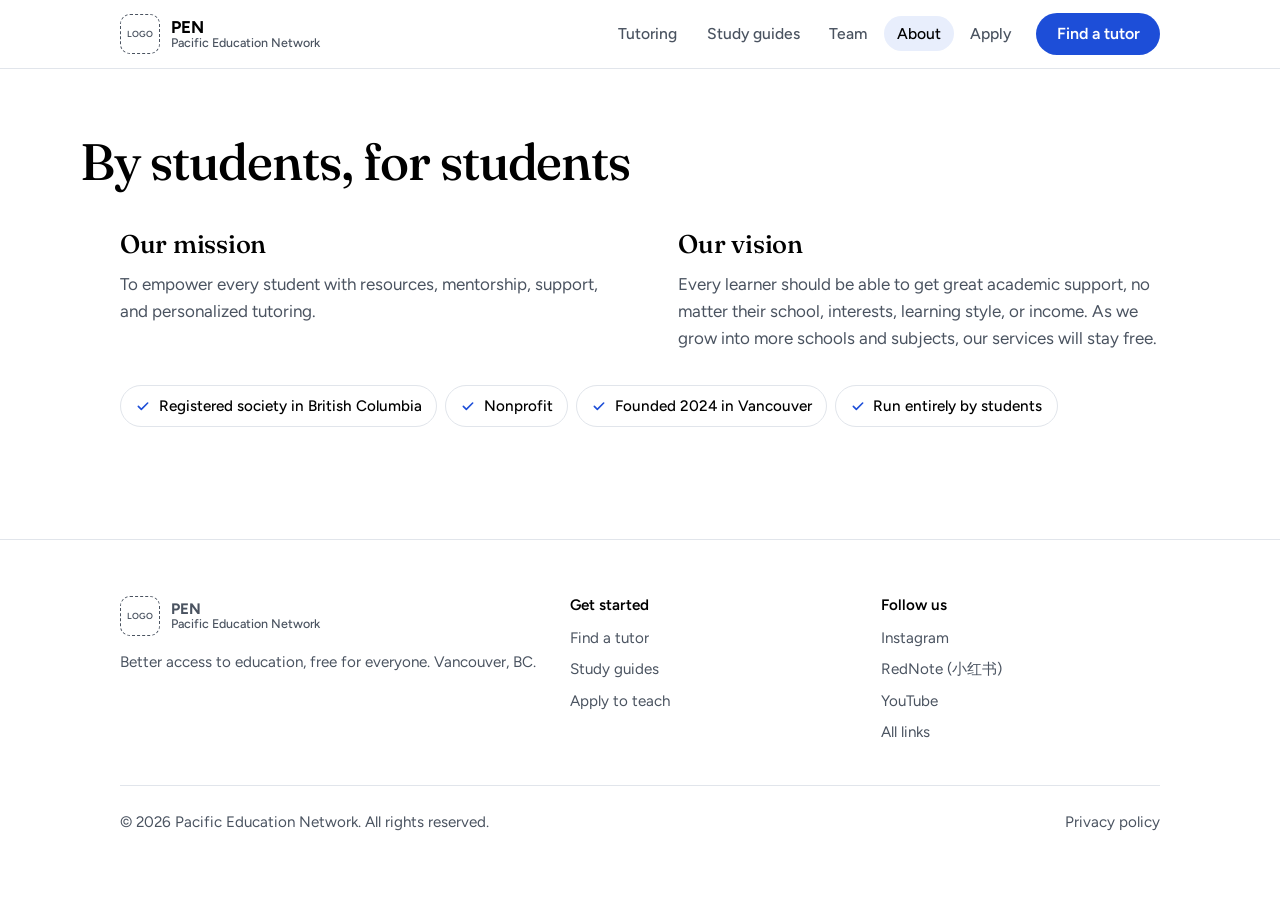
==== about.html @ 92a41a87 "Split site into separate pages Home now shows just the hero, entry paths, and stats/testimonials pla" ====
<!DOCTYPE html>
<html lang="en">
<head>
  <meta charset="utf-8">
  <meta name="viewport" content="width=device-width, initial-scale=1, viewport-fit=cover">
  <title>About | Pacific Education Network</title>
  <meta name="description" content="Pacific Education Network is a BC-registered nonprofit run by students, offering free tutoring and study guides across Canada.">
  <link rel="icon" href="data:image/svg+xml,<svg xmlns='http://www.w3.org/2000/svg' viewBox='0 0 32 32'><rect width='32' height='32' rx='8' fill='%231D4ED8'/></svg>">
  <link rel="preconnect" href="https://fonts.googleapis.com">
  <link rel="preconnect" href="https://fonts.gstatic.com" crossorigin>
  <link href="https://fonts.googleapis.com/css2?family=Figtree:wght@400;500;600;700&family=Fraunces:ital,opsz,wght@0,9..144,400;0,9..144,500;0,9..144,600;1,9..144,400&display=swap" rel="stylesheet">
  <link rel="stylesheet" href="assets/styles.css">
</head>
<body>

<svg width="0" height="0" style="position:absolute" aria-hidden="true">
  <symbol id="i-check" viewBox="0 0 24 24"><path d="m5 12.5 4.5 4.5L19 7.5" fill="none" stroke="currentColor" stroke-width="2.4" stroke-linecap="round" stroke-linejoin="round"/></symbol>
</svg>

<header class="site-header">
  <nav class="wrap nav" aria-label="Main">
    <a class="brand" href="index.html" aria-label="Pacific Education Network, home">
      <span class="logo-slot" aria-hidden="true">LOGO</span>
      <span>PEN<small>Pacific Education Network</small></span>
    </a>
    <button class="menu-btn" aria-expanded="false" aria-controls="nav-links" aria-label="Open menu">
      <svg viewBox="0 0 24 24" aria-hidden="true"><path d="M4 7h16M4 12h16M4 17h16" stroke="currentColor" stroke-width="2" stroke-linecap="round"/></svg>
    </button>
    <ul class="nav-links" id="nav-links">
      <li><a href="tutoring.html">Tutoring</a></li>
      <li><a href="study-guides.html">Study guides</a></li>
      <li><a href="team.html">Team</a></li>
      <li><a href="about.html" class="is-active" aria-current="page">About</a></li>
      <li><a href="apply.html">Apply</a></li>
      <li><a class="btn btn-primary" href="https://forms.gle/yePxF1p6JSNqcd8R8" target="_blank" rel="noopener">Find a tutor</a></li>
    </ul>
  </nav>
</header>

<main>
  <div class="wrap page-head">
    <h1>By students, for students</h1>
  </div>

  <section class="section" style="padding-top:0">
    <div class="wrap">
      <div class="about-grid">
        <div>
          <h3>Our mission</h3>
          <p>To empower every student with resources, mentorship, support, and personalized tutoring.</p>
        </div>
        <div>
          <h3>Our vision</h3>
          <p>Every learner should be able to get great academic support, no matter their school, interests, learning style, or income. As we grow into more schools and subjects, our services will stay free.</p>
        </div>
      </div>
      <ul class="facts">
        <li><svg aria-hidden="true"><use href="#i-check"/></svg>Registered society in British Columbia</li>
        <li><svg aria-hidden="true"><use href="#i-check"/></svg>Nonprofit</li>
        <li><svg aria-hidden="true"><use href="#i-check"/></svg>Founded 2024 in Vancouver</li>
        <li><svg aria-hidden="true"><use href="#i-check"/></svg>Run entirely by students</li>
      </ul>
    </div>
  </section>
</main>

<footer class="site-footer">
  <div class="wrap">
    <div class="foot-grid">
      <div>
        <a class="brand" href="index.html" style="margin-bottom:.9rem">
          <span class="logo-slot" aria-hidden="true">LOGO</span>
          <span>PEN<small>Pacific Education Network</small></span>
        </a>
        <p>Better access to education, free for everyone. Vancouver, BC.</p>
        <!-- TODO: add your contact email here -->
      </div>
      <div>
        <h4>Get started</h4>
        <ul>
          <li><a href="https://forms.gle/yePxF1p6JSNqcd8R8" target="_blank" rel="noopener">Find a tutor</a></li>
          <li><a href="study-guides.html">Study guides</a></li>
          <li><a href="apply.html">Apply to teach</a></li>
        </ul>
      </div>
      <div>
        <h4>Follow us</h4>
        <ul>
          <li><a href="https://www.instagram.com/pacific.education_network" target="_blank" rel="noopener">Instagram</a></li>
          <li><a href="https://xhslink.com/m/A9ECkX1AAiS" target="_blank" rel="noopener">RedNote (小红书)</a></li>
          <li><a href="https://www.youtube.com/channel/UC0TZGQO3O-BkHHsrfI8_abQ" target="_blank" rel="noopener">YouTube</a></li>
          <li><a href="https://linktr.ee/pacific.education_network" target="_blank" rel="noopener">All links</a></li>
        </ul>
      </div>
    </div>
    <div class="foot-bottom">
      <span>&copy; <span id="year">2026</span> Pacific Education Network. All rights reserved.</span>
      <a href="#" style="text-decoration:none">Privacy policy</a>
    </div>
  </div>
</footer>

<script src="assets/site.js" defer></script>
</body>
</html>
---- assets/styles.css ----
/* ============ Design tokens: white, black, blue ============ */
:root {
  --bg: #FFFFFF;
  --bg-alt: #F4F6FA;
  --surface: #FFFFFF;
  --ink: #000000;
  --ink-soft: #4A5360;
  --blue: #1D4ED8;
  --blue-hover: #1A43B8;
  --blue-tint: #E8EEFC;
  --line: #E1E5EB;
  --inverse: #000000;
  --on-inverse: #FFFFFF;

  --serif: "Fraunces", Georgia, "Times New Roman", serif;
  --sans: "Figtree", system-ui, -apple-system, "Segoe UI", Roboto, sans-serif;

  --wrap: 1120px;
  --gutter: clamp(1.25rem, 4vw, 2.5rem);
  --section: clamp(4rem, 9vw, 7rem);

  box-sizing: border-box;
  padding-top: env(safe-area-inset-top, 0px);
  padding-bottom: env(safe-area-inset-bottom, 0px);
}
@media (prefers-color-scheme: dark) {
  :root:not([data-theme="light"]) {
    --bg: #000000; --bg-alt: #0B0F17; --surface: #0F141D;
    --ink: #FFFFFF; --ink-soft: #A9B1BD;
    --blue: #6C98FF; --blue-hover: #8AAEFF; --blue-tint: #122347;
    --line: #232A36; --inverse: #122347; --on-inverse: #FFFFFF;
  }
}
:root[data-theme="dark"] {
  --bg: #000000; --bg-alt: #0B0F17; --surface: #0F141D;
  --ink: #FFFFFF; --ink-soft: #A9B1BD;
  --blue: #6C98FF; --blue-hover: #8AAEFF; --blue-tint: #122347;
  --line: #232A36; --inverse: #122347; --on-inverse: #FFFFFF;
}

*, *::before, *::after { box-sizing: inherit; }
html { scroll-behavior: smooth; scroll-padding-top: calc(4.5rem + env(safe-area-inset-top, 0px)); }
body {
  margin: 0; background: var(--bg); color: var(--ink);
  font-family: var(--sans); font-size: 1.0625rem; line-height: 1.6;
  -webkit-font-smoothing: antialiased;
}
img { max-width: 100%; display: block; }
a { color: inherit; }
:focus-visible { outline: 3px solid var(--blue); outline-offset: 3px; border-radius: 4px; }
@media (prefers-reduced-motion: reduce) {
  html { scroll-behavior: auto; }
  *, *::before, *::after { animation: none !important; transition: none !important; }
}

.wrap { max-width: var(--wrap); margin: 0 auto; padding: 0 var(--gutter); }
.section { padding: var(--section) 0; }
.section.alt { background: var(--bg-alt); }

h1, h2, h3 { font-family: var(--serif); font-weight: 500; line-height: 1.12; margin: 0; letter-spacing: -0.01em; }
h2 { font-size: clamp(2rem, 4.4vw, 2.9rem); }
h3 { font-size: 1.35rem; }
p { margin: 0; }
.lede { color: var(--ink-soft); max-width: 40rem; margin-top: 1rem; font-size: 1.125rem; }
.section-head { margin-bottom: clamp(2rem, 5vw, 3rem); }

/* ============ Page header (non-home pages) ============ */
.page-head { padding: clamp(2.5rem, 6vw, 4rem) 0 clamp(1.5rem, 4vw, 2.5rem); }
.page-head h1 { font-size: clamp(2.2rem, 5vw, 3.2rem); letter-spacing: -0.02em; }
.page-head .lede { font-size: clamp(1.05rem, 1.5vw, 1.2rem); }

/* ============ Buttons ============ */
.btn {
  display: inline-flex; align-items: center; justify-content: center; gap: .5rem;
  font: 600 1rem/1 var(--sans); padding: .95rem 1.4rem; border-radius: 999px;
  text-decoration: none; border: 2px solid transparent; cursor: pointer;
  transition: background-color .15s ease, color .15s ease;
}
.btn-primary { background: var(--blue); color: #fff; }
.btn-primary:hover { background: var(--blue-hover); }
.btn-ghost { border-color: var(--ink); color: var(--ink); background: transparent; }
.btn-ghost:hover { background: var(--ink); color: var(--bg); }

/* ============ Logo placeholder ============ */
/* TODO: swap each .logo-slot for <img class="logo" src="assets/logo.png" alt=""> */
.logo-slot {
  width: 40px; height: 40px; flex: none; border-radius: 10px;
  border: 1.5px dashed var(--ink-soft); color: var(--ink-soft);
  display: grid; place-items: center; font: 600 .55rem var(--sans);
}
.logo { width: 40px; height: 40px; object-fit: contain; flex: none; }

/* ============ Header ============ */
.site-header {
  position: sticky; top: env(safe-area-inset-top, 0px); z-index: 50;
  background: color-mix(in srgb, var(--bg) 90%, transparent);
  backdrop-filter: saturate(1.4) blur(10px); -webkit-backdrop-filter: saturate(1.4) blur(10px);
  border-bottom: 1px solid var(--line);
}
.nav { display: flex; align-items: center; justify-content: space-between; height: 4.25rem; gap: 1rem; }
.brand { display: flex; align-items: center; gap: .7rem; text-decoration: none; font-weight: 700; }
.brand .logo-slot { display: grid; }
.brand span:not(.logo-slot) { display: flex; flex-direction: column; line-height: 1.1; }
.brand small { font-weight: 500; font-size: .78rem; color: var(--ink-soft); }
.nav-links { display: flex; align-items: center; gap: .25rem; list-style: none; margin: 0; padding: 0; }
.nav-links a:not(.btn) { text-decoration: none; font-weight: 500; font-size: .98rem; padding: .5rem .8rem; border-radius: 999px; color: var(--ink-soft); }
.nav-links a:not(.btn):hover, .nav-links a.is-active { color: var(--ink); background: var(--blue-tint); }
.nav-links .btn { padding: .7rem 1.15rem; margin-left: .5rem; }
.menu-btn { display: none; background: none; border: 0; padding: .5rem; cursor: pointer; color: var(--ink); }
.menu-btn svg { width: 28px; height: 28px; }
@media (max-width: 860px) {
  .menu-btn { display: block; }
  .nav-links {
    position: fixed; inset: calc(4.25rem + env(safe-area-inset-top, 0px)) 0 auto 0;
    flex-direction: column; align-items: stretch; gap: 0;
    background: var(--bg); border-bottom: 1px solid var(--line);
    padding: .75rem var(--gutter) 1.5rem;
    transform: translateY(-110%); visibility: hidden; transition: transform .25s ease, visibility .25s;
  }
  .nav-links.open { transform: translateY(0); visibility: visible; }
  .nav-links a:not(.btn) { display: block; padding: .9rem .25rem; border-radius: 0; border-bottom: 1px solid var(--line); font-size: 1.1rem; color: var(--ink); }
  .nav-links a:not(.btn):hover { background: none; }
  .nav-links .btn { margin: 1rem 0 0; }
}

/* ============ Hero ============ */
.hero { overflow: hidden; padding: clamp(3.5rem, 9vw, 7rem) 0 clamp(3rem, 7vw, 5rem); }
.hero-grid { display: grid; grid-template-columns: 1.15fr .85fr; align-items: center; gap: 2rem; }
.hero h1 { font-size: clamp(2.9rem, 8.2vw, 5.8rem); letter-spacing: -0.025em; line-height: .98; }
.hero h1 .line2 { display: block; font-style: italic; font-weight: 400; color: var(--blue); }
.hero .lede { font-size: clamp(1.1rem, 1.6vw, 1.25rem); margin-top: 1.5rem; max-width: 34rem; }
.hero-actions { display: flex; flex-wrap: wrap; gap: .75rem; margin-top: 2rem; }
.hero-note { margin-top: 1.5rem; font-size: .95rem; color: var(--ink-soft); display: flex; align-items: center; gap: .5rem; }
.hero-note svg { width: 18px; height: 18px; color: var(--blue); flex: none; }

.tide { width: 100%; height: auto; color: var(--blue); }
.tide path { fill: none; stroke: currentColor; stroke-width: 2; stroke-linecap: round; stroke-dasharray: 1; stroke-dashoffset: 1; animation: draw 2.2s cubic-bezier(.3,.6,.2,1) forwards; }
.tide path:nth-child(1) { opacity: .95; animation-delay: .05s; }
.tide path:nth-child(2) { opacity: .8;  animation-delay: .15s; }
.tide path:nth-child(3) { opacity: .65; animation-delay: .25s; }
.tide path:nth-child(4) { opacity: .5;  animation-delay: .35s; }
.tide path:nth-child(5) { opacity: .38; animation-delay: .45s; }
.tide path:nth-child(6) { opacity: .26; animation-delay: .55s; }
.tide path:nth-child(7) { opacity: .16; animation-delay: .65s; }
.tide circle { fill: var(--ink); opacity: 0; animation: pop .5s ease 1.6s forwards; }
@keyframes draw { to { stroke-dashoffset: 0; } }
@keyframes pop { to { opacity: 1; } }
@media (prefers-reduced-motion: reduce) { .tide path { stroke-dashoffset: 0; } .tide circle { opacity: 1; } }
@media (max-width: 860px) {
  .hero-grid { grid-template-columns: 1fr; }
  .hero-art { order: -1; max-width: 300px; margin: -1.5rem 0 -1rem -.5rem; }
}

/* ============ Three ways in ============ */
.paths { display: grid; grid-template-columns: 1.3fr 1fr 1fr; gap: 1rem; }
.path {
  display: flex; flex-direction: column; gap: .75rem; padding: 1.75rem; border-radius: 20px;
  text-decoration: none; background: var(--surface); border: 1px solid var(--line);
  transition: border-color .15s ease;
}
.path:hover { border-color: var(--blue); }
.path h3 { font-size: 1.5rem; }
.path p { color: var(--ink-soft); }
.path .go { margin-top: auto; padding-top: .5rem; font-weight: 600; color: var(--blue); display: inline-flex; align-items: center; gap: .35rem; }
.path .go svg { width: 18px; height: 18px; transition: transform .15s ease; }
.path:hover .go svg { transform: translateX(3px); }
.path.main { background: var(--blue); border-color: var(--blue); color: #fff; }
.path.main p { color: rgba(255,255,255,.85); }
.path.main .go { color: #fff; }
.path-icon { width: 40px; height: 40px; color: var(--blue); }
.path.main .path-icon { color: #fff; }
:root[data-theme="dark"] .path.main { background: #1D4ED8; border-color: #1D4ED8; }
@media (prefers-color-scheme: dark) { :root:not([data-theme="light"]) .path.main { background: #1D4ED8; border-color: #1D4ED8; } }
@media (max-width: 860px) { .paths { grid-template-columns: 1fr; } }

/* ============ Subjects explorer ============ */
.tabs { display: flex; gap: .25rem; border-bottom: 1px solid var(--line); margin-bottom: 2rem; overflow-x: auto; }
.tab {
  font: 600 1rem var(--sans); color: var(--ink-soft); background: none; border: 0;
  padding: .8rem 1rem; cursor: pointer; border-bottom: 2.5px solid transparent; margin-bottom: -1px; white-space: nowrap;
}
.tab[aria-selected="true"] { color: var(--ink); border-bottom-color: var(--blue); }
@media (max-width: 480px) { .tab { padding: .8rem .65rem; font-size: .95rem; } }

.picker { display: grid; grid-template-columns: repeat(4, 1fr); gap: .75rem; margin-bottom: 1.5rem; }
.tab.pick {
  display: flex; flex-direction: column; align-items: flex-start; gap: .2rem; text-align: left;
  padding: 1.1rem 1.25rem; margin: 0; border-radius: 16px;
  background: var(--surface); border: 1.5px solid var(--line); color: var(--ink);
  transition: border-color .15s ease, background-color .15s ease;
}
.tab.pick b { font-family: var(--serif); font-weight: 500; font-size: 1.45rem; line-height: 1.1; }
.tab.pick span { font-size: .9rem; font-weight: 500; color: var(--ink-soft); white-space: normal; }
.tab.pick:hover { border-color: var(--blue); }
.tab.pick[aria-selected="true"] { background: var(--blue); border-color: var(--blue); color: #fff; }
.tab.pick[aria-selected="true"] span { color: rgba(255,255,255,.85); }
:root[data-theme="dark"] .tab.pick[aria-selected="true"] { background: #1D4ED8; border-color: #1D4ED8; }
@media (prefers-color-scheme: dark) { :root:not([data-theme="light"]) .tab.pick[aria-selected="true"] { background: #1D4ED8; border-color: #1D4ED8; } }
@media (max-width: 760px) { .picker { grid-template-columns: 1fr 1fr; } .tab.pick { padding: .9rem 1rem; } .tab.pick b { font-size: 1.25rem; } }
.subject-grid { display: grid; grid-template-columns: 1.55fr 1fr; gap: 1.25rem; align-items: start; }
.panel { background: var(--surface); border: 1px solid var(--line); border-radius: 20px; padding: 1.6rem; }
.panel h3 { font-size: 1.3rem; margin-bottom: .35rem; }
.panel > p { color: var(--ink-soft); font-size: .98rem; margin-bottom: 1rem; }
.side { display: grid; gap: 1.25rem; }

.provinces { list-style: none; margin: 0; padding: 0; }
.provinces li { padding: .95rem 0; border-top: 1px solid var(--line); }
.prov-head { display: flex; flex-wrap: wrap; align-items: baseline; gap: .15rem .6rem; margin-bottom: .25rem; }
.prov-head strong { font-weight: 600; }
.prov-head small { color: var(--blue); font-weight: 600; font-size: .85rem; }
.provinces p { color: var(--ink-soft); font-size: .96rem; }

.course-list { list-style: none; margin: 0; padding: 0; display: flex; flex-wrap: wrap; gap: .45rem; }
.chip { font-size: .88rem; font-weight: 600; padding: .38rem .8rem; border-radius: 999px; background: var(--blue-tint); color: var(--ink); }

.extra { margin-top: 1.25rem; background: var(--inverse); color: var(--on-inverse); border-radius: 20px; padding: 1.75rem; display: grid; grid-template-columns: 1fr 1.4fr; gap: 1.5rem; }
.extra h3 { font-size: 1.4rem; }
.extra p { color: rgba(255,255,255,.8); margin-top: .5rem; font-size: .98rem; }
.tracks { list-style: none; margin: 0; padding: 0; display: grid; gap: .6rem; }
.tracks li { border: 1px solid rgba(255,255,255,.22); border-radius: 12px; padding: .8rem 1rem; }
.tracks b { display: block; }
.tracks span { font-size: .92rem; color: rgba(255,255,255,.75); }
@media (max-width: 860px) { .subject-grid, .extra { grid-template-columns: 1fr; } }

/* ============ How it works ============ */
.steps-wrap { margin-top: clamp(3rem, 7vw, 4.5rem); }
.steps-wrap > h3 { margin-bottom: 1.5rem; }
.steps { list-style: none; margin: 0; padding: 0; display: grid; grid-template-columns: repeat(3, 1fr); gap: 1.5rem; counter-reset: step; }
.steps li { counter-increment: step; border-top: 2px solid var(--ink); padding-top: 1rem; }
.steps li::before { content: counter(step); display: block; font-family: var(--serif); font-size: 2rem; line-height: 1; color: var(--blue); margin-bottom: .6rem; }
.steps h4 { font: 600 1.1rem var(--sans); margin: 0 0 .25rem; }
.steps p { color: var(--ink-soft); }
.steps-cta { margin-top: 2rem; }
@media (max-width: 760px) { .steps { grid-template-columns: 1fr; } }

/* ============ Resources ============ */
.res-tools { display: flex; flex-wrap: wrap; gap: .75rem 1rem; align-items: center; justify-content: space-between; margin-bottom: 1.25rem; }
.filters { display: flex; flex-wrap: wrap; gap: .5rem; }
.filter { font: 600 .95rem var(--sans); padding: .55rem 1rem; border-radius: 999px; cursor: pointer; border: 1.5px solid var(--line); background: var(--surface); color: var(--ink-soft); }
.filter[aria-pressed="true"] { background: var(--ink); border-color: var(--ink); color: var(--bg); }
.search { position: relative; flex: 1 1 240px; max-width: 320px; }
.search svg { position: absolute; left: .9rem; top: 50%; transform: translateY(-50%); width: 18px; height: 18px; color: var(--ink-soft); }
.search input { width: 100%; font: 500 1rem var(--sans); color: var(--ink); padding: .7rem 1rem .7rem 2.6rem; border-radius: 999px; border: 1.5px solid var(--line); background: var(--surface); }
.search input:focus { outline: none; border-color: var(--blue); }
@media (max-width: 640px) { .search { max-width: none; flex-basis: 100%; order: -1; } }

.res-list { list-style: none; margin: 0; padding: 0; background: var(--surface); border: 1px solid var(--line); border-radius: 20px; overflow: hidden; }
.res-list > li + li { border-top: 1px solid var(--line); }
@media (min-width: 900px) {
  .res-list { display: grid; grid-template-columns: 1fr 1fr; grid-auto-flow: dense; }
  .res-list > li + li { border-top: 0; }
  .res-list > li { box-shadow: 1px 0 0 var(--line), 0 1px 0 var(--line); }
  .res-list > li.res-empty, .res-list > li.res-multi { grid-column: 1 / -1; }
}
.res-multi { padding: 1.05rem 1.4rem; }
.res-row { display: flex; align-items: center; justify-content: space-between; gap: .9rem; margin-bottom: .75rem; }
.res-topics { list-style: none; margin: 0; padding: 0; display: flex; flex-wrap: wrap; gap: .45rem; }
.res-topics a {
  display: inline-flex; align-items: center; gap: .35rem; text-decoration: none;
  font-size: .92rem; font-weight: 600; padding: .4rem .8rem; border-radius: 999px;
  border: 1.5px solid var(--line); background: var(--surface);
}
.res-topics a:hover { border-color: var(--blue); color: var(--blue); }
.res-topics svg { width: 14px; height: 14px; color: var(--blue); }
.res-list > li > a { display: grid; grid-template-columns: 1fr auto auto; align-items: center; gap: .9rem; padding: 1.05rem 1.4rem; text-decoration: none; }
.res-list > li > a:hover { background: var(--blue-tint); }
.res-name { font-weight: 600; }
.res-tag { font-size: .78rem; font-weight: 700; padding: .25rem .6rem; border-radius: 6px; white-space: nowrap; border: 1.5px solid var(--ink); }
.res-tag.ib { background: var(--ink); color: var(--bg); }
.res-tag.ap { border-color: var(--blue); color: var(--blue); }
.res-open { width: 20px; height: 20px; color: var(--blue); }
.res-empty { padding: 2rem 1.4rem; color: var(--ink-soft); }
.res-count { font-size: .95rem; color: var(--ink-soft); margin-top: 1rem; }

/* ============ Placeholders (stats + testimonials) ============ */
.ph { border: 1.5px dashed color-mix(in srgb, var(--ink-soft) 45%, transparent); border-radius: 20px; color: var(--ink-soft); display: grid; place-items: center; text-align: center; padding: 1.5rem; font-size: .95rem; }
.stats { display: grid; grid-template-columns: repeat(4, 1fr); gap: 1rem; }
.stat { padding: 1.4rem 0; border-top: 2px solid var(--ink); }
.stat b { display: block; font-family: var(--serif); font-weight: 500; font-size: clamp(2.2rem, 4vw, 3rem); line-height: 1.05; color: var(--blue); }
.stat span { color: var(--ink-soft); }
.stats .ph { min-height: 130px; }
@media (max-width: 760px) { .stats { grid-template-columns: 1fr 1fr; } }

.quotes-head { margin: clamp(3rem, 7vw, 4.5rem) 0 1.5rem; }
.quotes { display: grid; grid-template-columns: repeat(3, 1fr); gap: 1rem; }
.quote { margin: 0; background: var(--surface); border: 1px solid var(--line); border-radius: 20px; padding: 1.6rem; display: flex; flex-direction: column; gap: 1rem; }
.quote blockquote { margin: 0; font-family: var(--serif); font-size: 1.15rem; line-height: 1.5; }
.quote figcaption { margin-top: auto; font-size: .92rem; color: var(--ink-soft); }
.quotes .ph { min-height: 190px; }
@media (max-width: 860px) { .quotes { grid-template-columns: 1fr; } .quotes .ph { min-height: 120px; } }

/* ============ About ============ */
.about-grid { display: grid; grid-template-columns: 1fr 1fr; gap: clamp(2rem, 6vw, 5rem); }
.about-grid h3 { font-size: 1.6rem; margin-bottom: .75rem; }
.about-grid p { color: var(--ink-soft); }
.facts { list-style: none; margin: 2rem 0 0; padding: 0; display: flex; flex-wrap: wrap; gap: .5rem; }
.facts li { display: flex; align-items: center; gap: .45rem; padding: .5rem .9rem; border: 1px solid var(--line); border-radius: 999px; font-size: .95rem; font-weight: 500; background: var(--surface); }
.facts svg { width: 16px; height: 16px; color: var(--blue); }
@media (max-width: 760px) { .about-grid { grid-template-columns: 1fr; } }

/* ============ Team ============ */
.people { display: grid; grid-template-columns: repeat(auto-fill, minmax(150px, 1fr)); gap: 2rem 1.25rem; list-style: none; margin: 0; padding: 0; }
.person { text-align: center; }
.avatar { width: 112px; height: 112px; margin: 0 auto .9rem; border-radius: 50%; display: grid; place-items: center; overflow: hidden; background: var(--blue-tint); color: var(--blue); font-family: var(--serif); font-size: 2rem; }
.avatar img { width: 100%; height: 100%; object-fit: cover; }
.person h3 { font-family: var(--sans); font-size: 1.02rem; font-weight: 600; }
.person p { font-size: .92rem; color: var(--ink-soft); }
.team-note { margin-top: 2.5rem; color: var(--ink-soft); }
.team-note a { color: var(--blue); font-weight: 600; }
@media (max-width: 480px) { .people { grid-template-columns: repeat(2, 1fr); } .avatar { width: 92px; height: 92px; font-size: 1.7rem; } }

/* ============ Join band + footer ============ */
.join { background: var(--inverse); color: var(--on-inverse); border-radius: 28px; padding: clamp(2.25rem, 6vw, 4rem); display: grid; grid-template-columns: 1.3fr 1fr; gap: 2rem; align-items: center; }
.join p { color: rgba(255,255,255,.8); margin-top: .75rem; max-width: 30rem; }
.join-actions { display: flex; flex-direction: column; gap: .75rem; }
.join .btn-ghost { border-color: #fff; color: #fff; }
.join .btn-ghost:hover { background: #fff; color: #000; }
@media (max-width: 760px) { .join { grid-template-columns: 1fr; } }

.site-footer { padding: 3.5rem 0 2.5rem; font-size: .95rem; color: var(--ink-soft); border-top: 1px solid var(--line); }
.foot-grid { display: grid; grid-template-columns: 1.5fr 1fr 1fr; gap: 2rem; }
.foot-grid h4 { font: 600 .95rem var(--sans); color: var(--ink); margin: 0 0 .75rem; }
.foot-grid ul { list-style: none; margin: 0; padding: 0; display: grid; gap: .45rem; }
.foot-grid a { text-decoration: none; }
.foot-grid a:hover { color: var(--ink); text-decoration: underline; }
.foot-bottom { margin-top: 2.5rem; padding-top: 1.5rem; border-top: 1px solid var(--line); display: flex; flex-wrap: wrap; gap: .5rem 1.5rem; justify-content: space-between; }
@media (max-width: 760px) { .foot-grid { grid-template-columns: 1fr 1fr; } .foot-grid > :first-child { grid-column: 1 / -1; } }

.sr-only { position: absolute; width: 1px; height: 1px; padding: 0; margin: -1px; overflow: hidden; clip: rect(0,0,0,0); border: 0; }
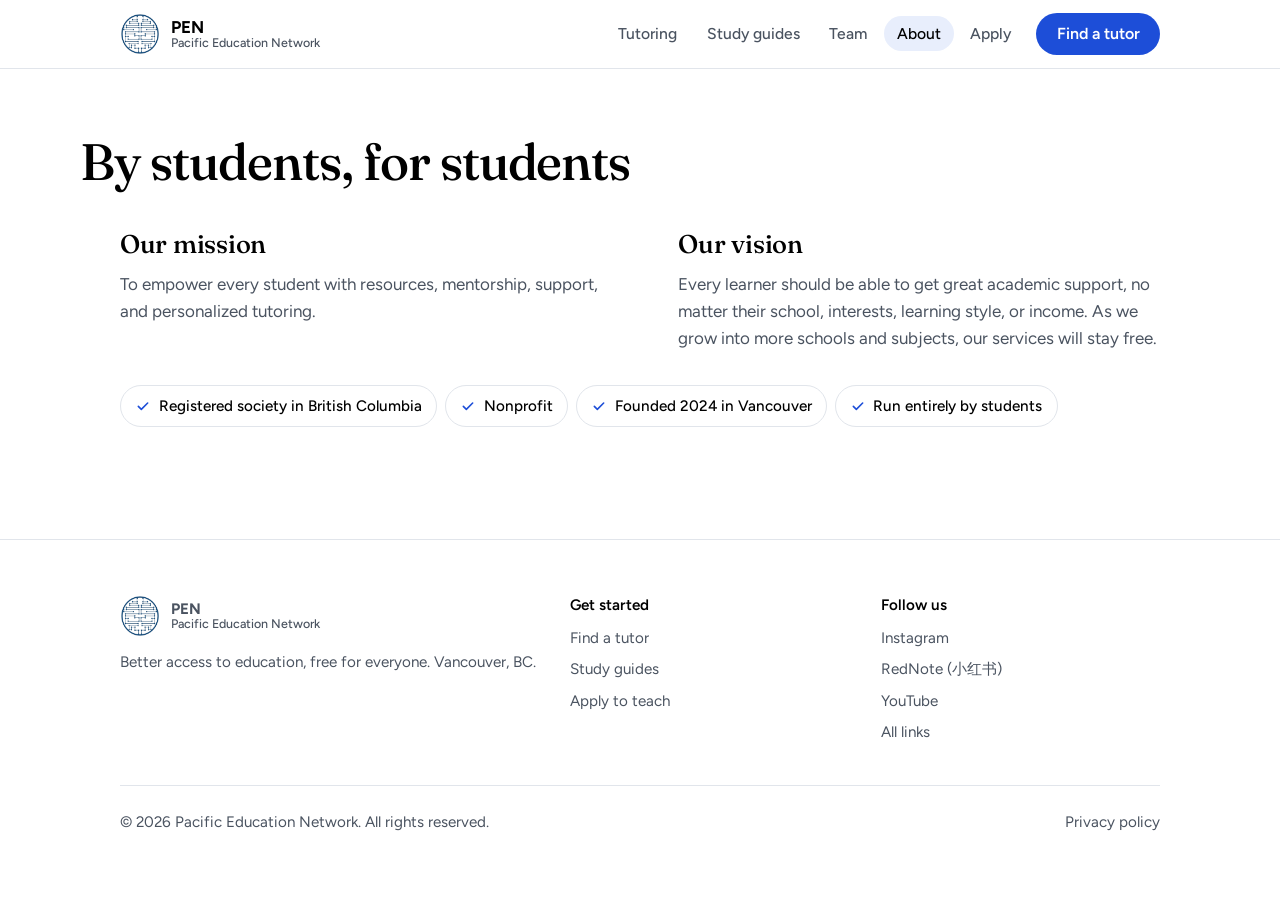
==== commit e90d537e: "Add logo and a featured chat testimonial Logo background removed and cropped, placed in the header a" ====
--- a/about.html
+++ b/about.html
@@ -20,7 +20,7 @@
 <header class="site-header">
   <nav class="wrap nav" aria-label="Main">
     <a class="brand" href="index.html" aria-label="Pacific Education Network, home">
-      <span class="logo-slot" aria-hidden="true">LOGO</span>
+      <img class="logo" src="assets/logo.png" alt="">
       <span>PEN<small>Pacific Education Network</small></span>
     </a>
     <button class="menu-btn" aria-expanded="false" aria-controls="nav-links" aria-label="Open menu">
@@ -69,7 +69,7 @@
     <div class="foot-grid">
       <div>
         <a class="brand" href="index.html" style="margin-bottom:.9rem">
-          <span class="logo-slot" aria-hidden="true">LOGO</span>
+          <img class="logo" src="assets/logo.png" alt="">
           <span>PEN<small>Pacific Education Network</small></span>
         </a>
         <p>Better access to education, free for everyone. Vancouver, BC.</p>
--- a/assets/styles.css
+++ b/assets/styles.css
@@ -282,6 +282,37 @@
 @media (max-width: 760px) { .stats { grid-template-columns: 1fr 1fr; } }
 
 .quotes-head { margin: clamp(3rem, 7vw, 4.5rem) 0 1.5rem; }
+
+/* ============ Chat testimonial ============ */
+.chat-testimonial {
+  background: var(--inverse); color: var(--on-inverse); border-radius: 24px;
+  padding: clamp(1.75rem, 4vw, 2.75rem); margin-bottom: 1.25rem;
+  display: grid; grid-template-columns: 1fr 1fr; gap: clamp(1.5rem, 4vw, 3rem); align-items: center;
+}
+.chat-pulls { display: flex; flex-direction: column; gap: 1rem; }
+.chat-pulls blockquote {
+  margin: 0; font-family: var(--serif); font-style: italic; font-weight: 400;
+  font-size: clamp(1.5rem, 3vw, 2.1rem); line-height: 1.15;
+}
+.chat-pulls blockquote:first-child { color: #fff; }
+.chat-pulls blockquote:last-child { color: rgba(255,255,255,.6); }
+.chat-caption { margin-top: .5rem; font-size: .92rem; color: rgba(255,255,255,.55); font-style: normal; }
+.chat-thread {
+  background: rgba(255,255,255,.04); border: 1px solid rgba(255,255,255,.1);
+  border-radius: 18px; padding: 1.1rem 1rem; display: flex; flex-direction: column; gap: .55rem;
+}
+.chat-row { display: flex; gap: .5rem; align-items: flex-end; }
+.chat-row.out { justify-content: flex-end; }
+.chat-bubble-wrap { max-width: 82%; }
+.chat-row.out .chat-bubble-wrap { text-align: right; margin-left: auto; }
+.chat-bubble {
+  display: inline-block; padding: .55rem .8rem; border-radius: 15px; font-size: .92rem; line-height: 1.4;
+  background: rgba(255,255,255,.12); border-bottom-left-radius: 4px;
+}
+.chat-row.out .chat-bubble { background: var(--blue); color: #fff; border-bottom-left-radius: 15px; border-bottom-right-radius: 4px; }
+.chat-translation { font-size: .74rem; color: rgba(255,255,255,.45); margin-top: .2rem; }
+.chat-time { text-align: center; font-size: .72rem; color: rgba(255,255,255,.35); margin: .3rem 0; }
+@media (max-width: 760px) { .chat-testimonial { grid-template-columns: 1fr; } }
 .quotes { display: grid; grid-template-columns: repeat(3, 1fr); gap: 1rem; }
 .quote { margin: 0; background: var(--surface); border: 1px solid var(--line); border-radius: 20px; padding: 1.6rem; display: flex; flex-direction: column; gap: 1rem; }
 .quote blockquote { margin: 0; font-family: var(--serif); font-size: 1.15rem; line-height: 1.5; }
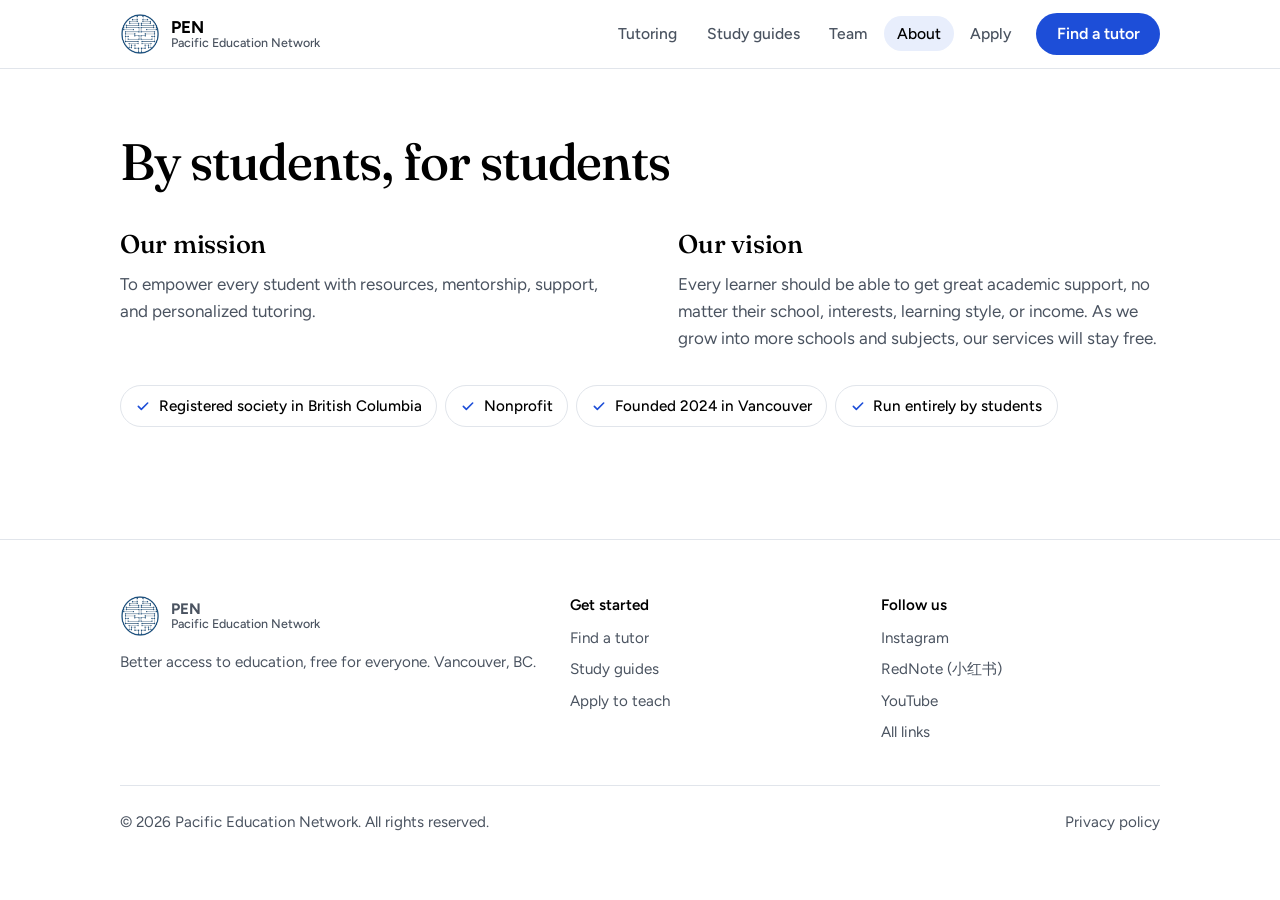
==== commit cda59763: "Link IB guides to Google Docs, use logo as favicon, correct testimonials Co-Authored-By: Claude Opus" ====
--- a/about.html
+++ b/about.html
@@ -5,7 +5,8 @@
   <meta name="viewport" content="width=device-width, initial-scale=1, viewport-fit=cover">
   <title>About | Pacific Education Network</title>
   <meta name="description" content="Pacific Education Network is a BC-registered nonprofit run by students, offering free tutoring and study guides across Canada.">
-  <link rel="icon" href="data:image/svg+xml,<svg xmlns='http://www.w3.org/2000/svg' viewBox='0 0 32 32'><rect width='32' height='32' rx='8' fill='%231D4ED8'/></svg>">
+  <link rel="icon" type="image/png" href="assets/favicon.png">
+  <link rel="apple-touch-icon" href="assets/apple-touch-icon.png">
   <link rel="preconnect" href="https://fonts.googleapis.com">
   <link rel="preconnect" href="https://fonts.gstatic.com" crossorigin>
   <link href="https://fonts.googleapis.com/css2?family=Figtree:wght@400;500;600;700&family=Fraunces:ital,opsz,wght@0,9..144,400;0,9..144,500;0,9..144,600;1,9..144,400&display=swap" rel="stylesheet">
--- a/assets/styles.css
+++ b/assets/styles.css
@@ -65,7 +65,7 @@
 .section-head { margin-bottom: clamp(2rem, 5vw, 3rem); }
 
 /* ============ Page header (non-home pages) ============ */
-.page-head { padding: clamp(2.5rem, 6vw, 4rem) 0 clamp(1.5rem, 4vw, 2.5rem); }
+.page-head { padding-block: clamp(2.5rem, 6vw, 4rem) clamp(1.5rem, 4vw, 2.5rem); }
 .page-head h1 { font-size: clamp(2.2rem, 5vw, 3.2rem); letter-spacing: -0.02em; }
 .page-head .lede { font-size: clamp(1.05rem, 1.5vw, 1.2rem); }
 
@@ -278,6 +278,17 @@
 .stat { padding: 1.4rem 0; border-top: 2px solid var(--ink); }
 .stat b { display: block; font-family: var(--serif); font-weight: 500; font-size: clamp(2.2rem, 4vw, 3rem); line-height: 1.05; color: var(--blue); }
 .stat span { color: var(--ink-soft); }
+.stat b { font-variant-numeric: tabular-nums; }
+.stats-note { margin-top: 1.25rem; font-size: .85rem; color: var(--ink-soft); max-width: 46rem; }
+.stats-note a { color: var(--blue); }
+.stats.is-armed .stat { transition: opacity .6s ease, transform .6s cubic-bezier(.2,.7,.2,1); transition-delay: calc(var(--i, 0) * 150ms); }
+.stats.is-armed .stat:not(.in) { opacity: 0; transform: translateY(16px); }
+.stats.is-armed .stat::before {
+  content: ""; display: block; height: 2px; background: var(--blue); margin: calc(-1.4rem - 2px) 0 calc(1.4rem - 2px);
+  transform-origin: left; transform: scaleX(0); transition: transform 1.2s cubic-bezier(.2,.7,.2,1);
+  transition-delay: calc(var(--i, 0) * 150ms + 200ms);
+}
+.stats.is-armed .stat.in::before { transform: scaleX(1); }
 .stats .ph { min-height: 130px; }
 @media (max-width: 760px) { .stats { grid-template-columns: 1fr 1fr; } }
 
@@ -313,7 +324,7 @@
 .chat-translation { font-size: .74rem; color: rgba(255,255,255,.45); margin-top: .2rem; }
 .chat-time { text-align: center; font-size: .72rem; color: rgba(255,255,255,.35); margin: .3rem 0; }
 @media (max-width: 760px) { .chat-testimonial { grid-template-columns: 1fr; } }
-.quotes { display: grid; grid-template-columns: repeat(3, 1fr); gap: 1rem; }
+.quotes { display: grid; grid-template-columns: repeat(2, 1fr); gap: 1rem; }
 .quote { margin: 0; background: var(--surface); border: 1px solid var(--line); border-radius: 20px; padding: 1.6rem; display: flex; flex-direction: column; gap: 1rem; }
 .quote blockquote { margin: 0; font-family: var(--serif); font-size: 1.15rem; line-height: 1.5; }
 .quote figcaption { margin-top: auto; font-size: .92rem; color: var(--ink-soft); }
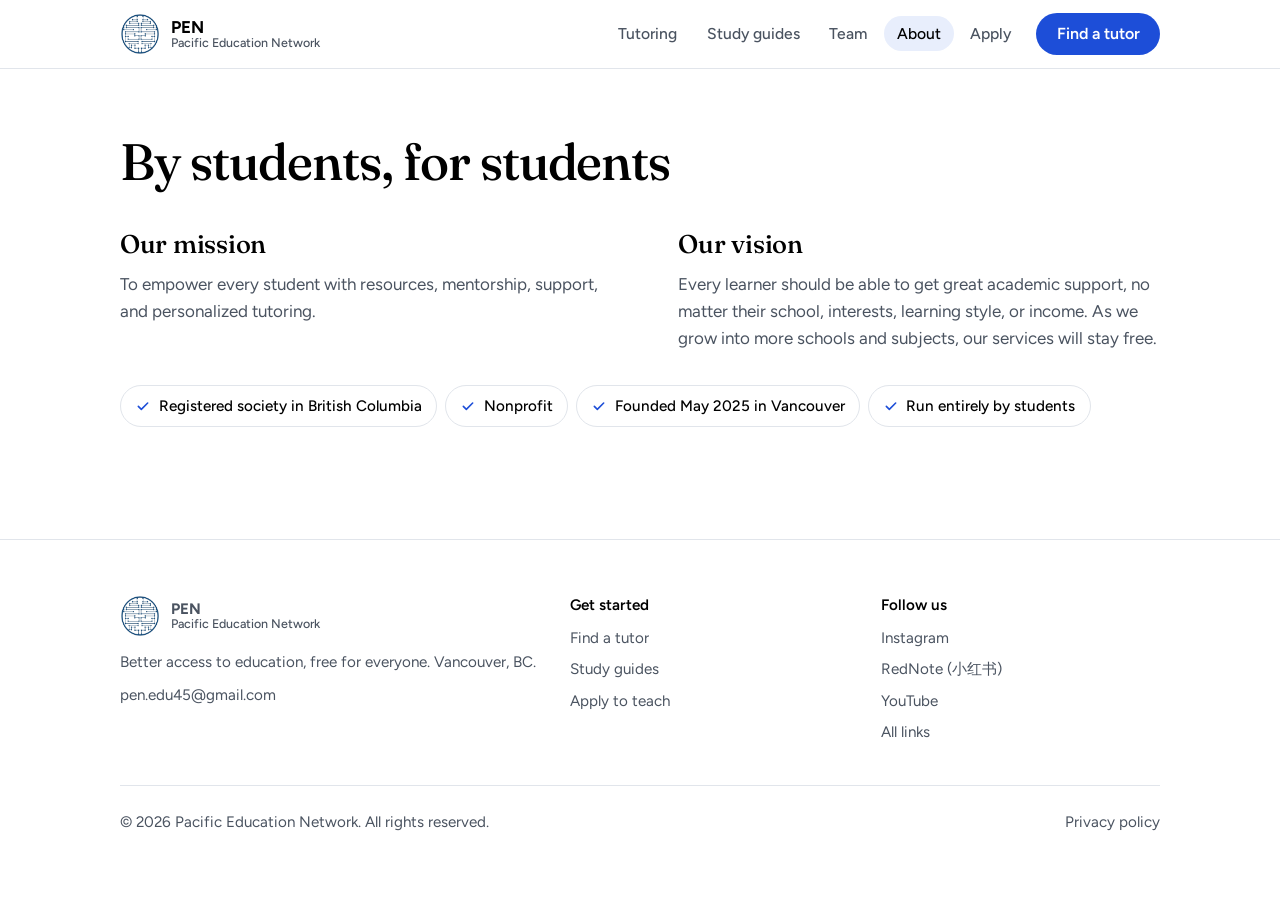
==== commit 59384246: "Add contact email, new Biology guide, and correct founding date Also labels the Chemistry SL guide 2" ====
--- a/about.html
+++ b/about.html
@@ -5,7 +5,7 @@
   <meta name="viewport" content="width=device-width, initial-scale=1, viewport-fit=cover">
   <title>About | Pacific Education Network</title>
   <meta name="description" content="Pacific Education Network is a BC-registered nonprofit run by students, offering free tutoring and study guides across Canada.">
-  <link rel="icon" type="image/png" href="assets/favicon.png">
+  <link rel="icon" type="image/png" href="assets/favicon.png?v=2">
   <link rel="apple-touch-icon" href="assets/apple-touch-icon.png">
   <link rel="preconnect" href="https://fonts.googleapis.com">
   <link rel="preconnect" href="https://fonts.gstatic.com" crossorigin>
@@ -58,7 +58,7 @@
       <ul class="facts">
         <li><svg aria-hidden="true"><use href="#i-check"/></svg>Registered society in British Columbia</li>
         <li><svg aria-hidden="true"><use href="#i-check"/></svg>Nonprofit</li>
-        <li><svg aria-hidden="true"><use href="#i-check"/></svg>Founded 2024 in Vancouver</li>
+        <li><svg aria-hidden="true"><use href="#i-check"/></svg>Founded May 2025 in Vancouver</li>
         <li><svg aria-hidden="true"><use href="#i-check"/></svg>Run entirely by students</li>
       </ul>
     </div>
@@ -74,7 +74,7 @@
           <span>PEN<small>Pacific Education Network</small></span>
         </a>
         <p>Better access to education, free for everyone. Vancouver, BC.</p>
-        <!-- TODO: add your contact email here -->
+        <p style="margin-top:.5rem"><a href="mailto:pen.edu45@gmail.com">pen.edu45@gmail.com</a></p>
       </div>
       <div>
         <h4>Get started</h4>
